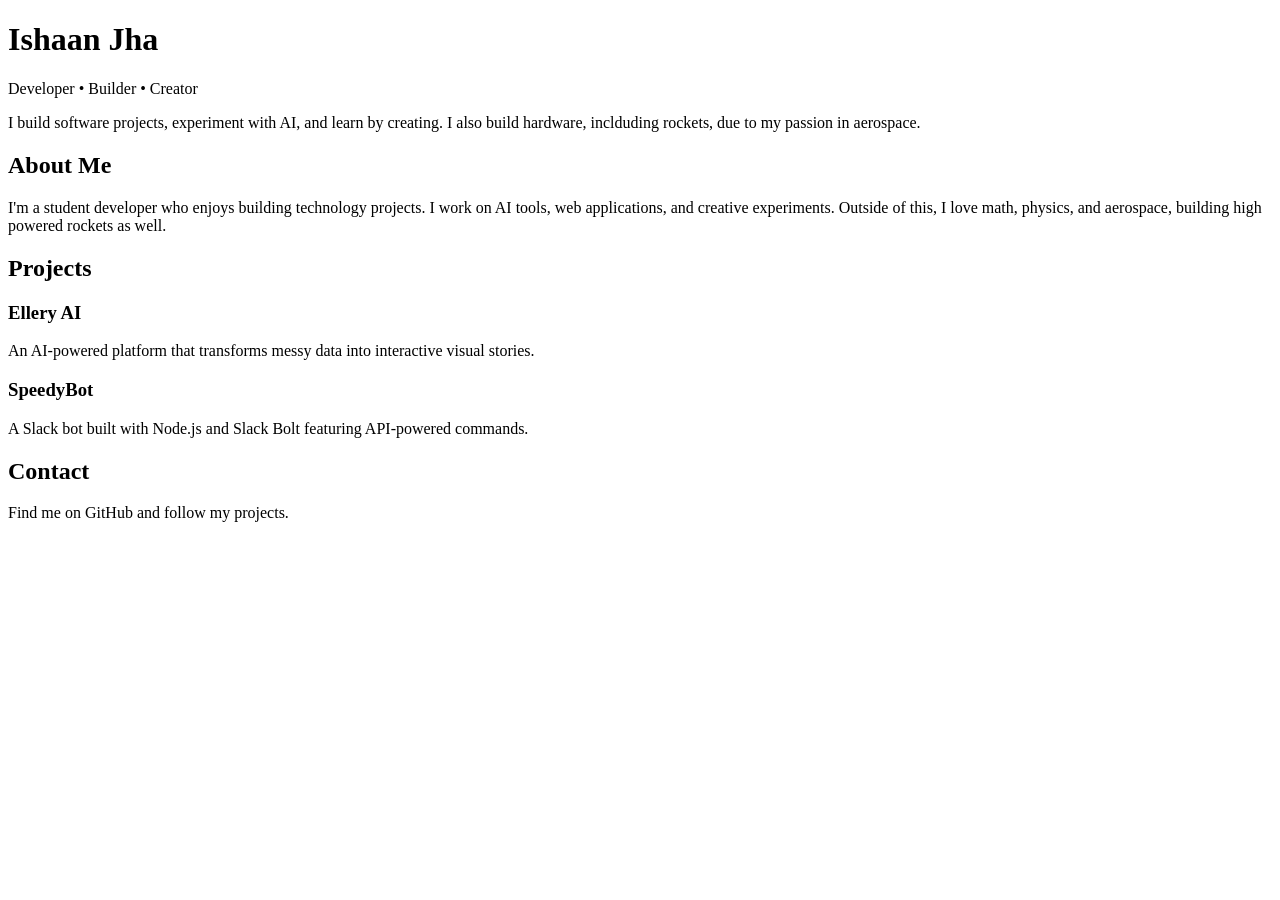
==== index.html @ 876ce200 "Create initial website structure This commit creates the initial structure of the website, including" ====
<!DOCTYPE html>
<html lang="en">
<head>
    <meta charset="UTF-8">
    <meta name="viewport" content="width=device-width, initial-scale=1.0">
    <title>Ishaan Jha | Developer</title>
    <link rel="stylesheet" href="style.css">
</head>

<body>

    <header>
        <h1>Ishaan Jha</h1>
        <p>Developer • Builder • Creator</p>
        <p>I build software projects, experiment with AI, and learn by creating. I also build hardware, inclduding rockets, due to my passion in aerospace.</p>
    </header>

    <section id="about">
        <h2>About Me</h2>
        <p>
            I'm a student developer who enjoys building technology projects.
            I work on AI tools, web applications, and creative experiments. Outside of this, I love math, physics, and aerospace, building high powered rockets as well.
        </p>
    </section>

    <section id="projects">
        <h2>Projects</h2>

        <div class="card">
            <h3>Ellery AI</h3>
            <p>
                An AI-powered platform that transforms messy data into
                interactive visual stories.
            </p>
        </div>

        <div class="card">
            <h3>SpeedyBot</h3>
            <p>
                A Slack bot built with Node.js and Slack Bolt featuring
                API-powered commands.
            </p>
        </div>

    </section>

    <section id="contact">
        <h2>Contact</h2>
        <p>
            Find me on GitHub and follow my projects.
        </p>
    </section>

</body>
</html>
<!-- Create initial website structure -->
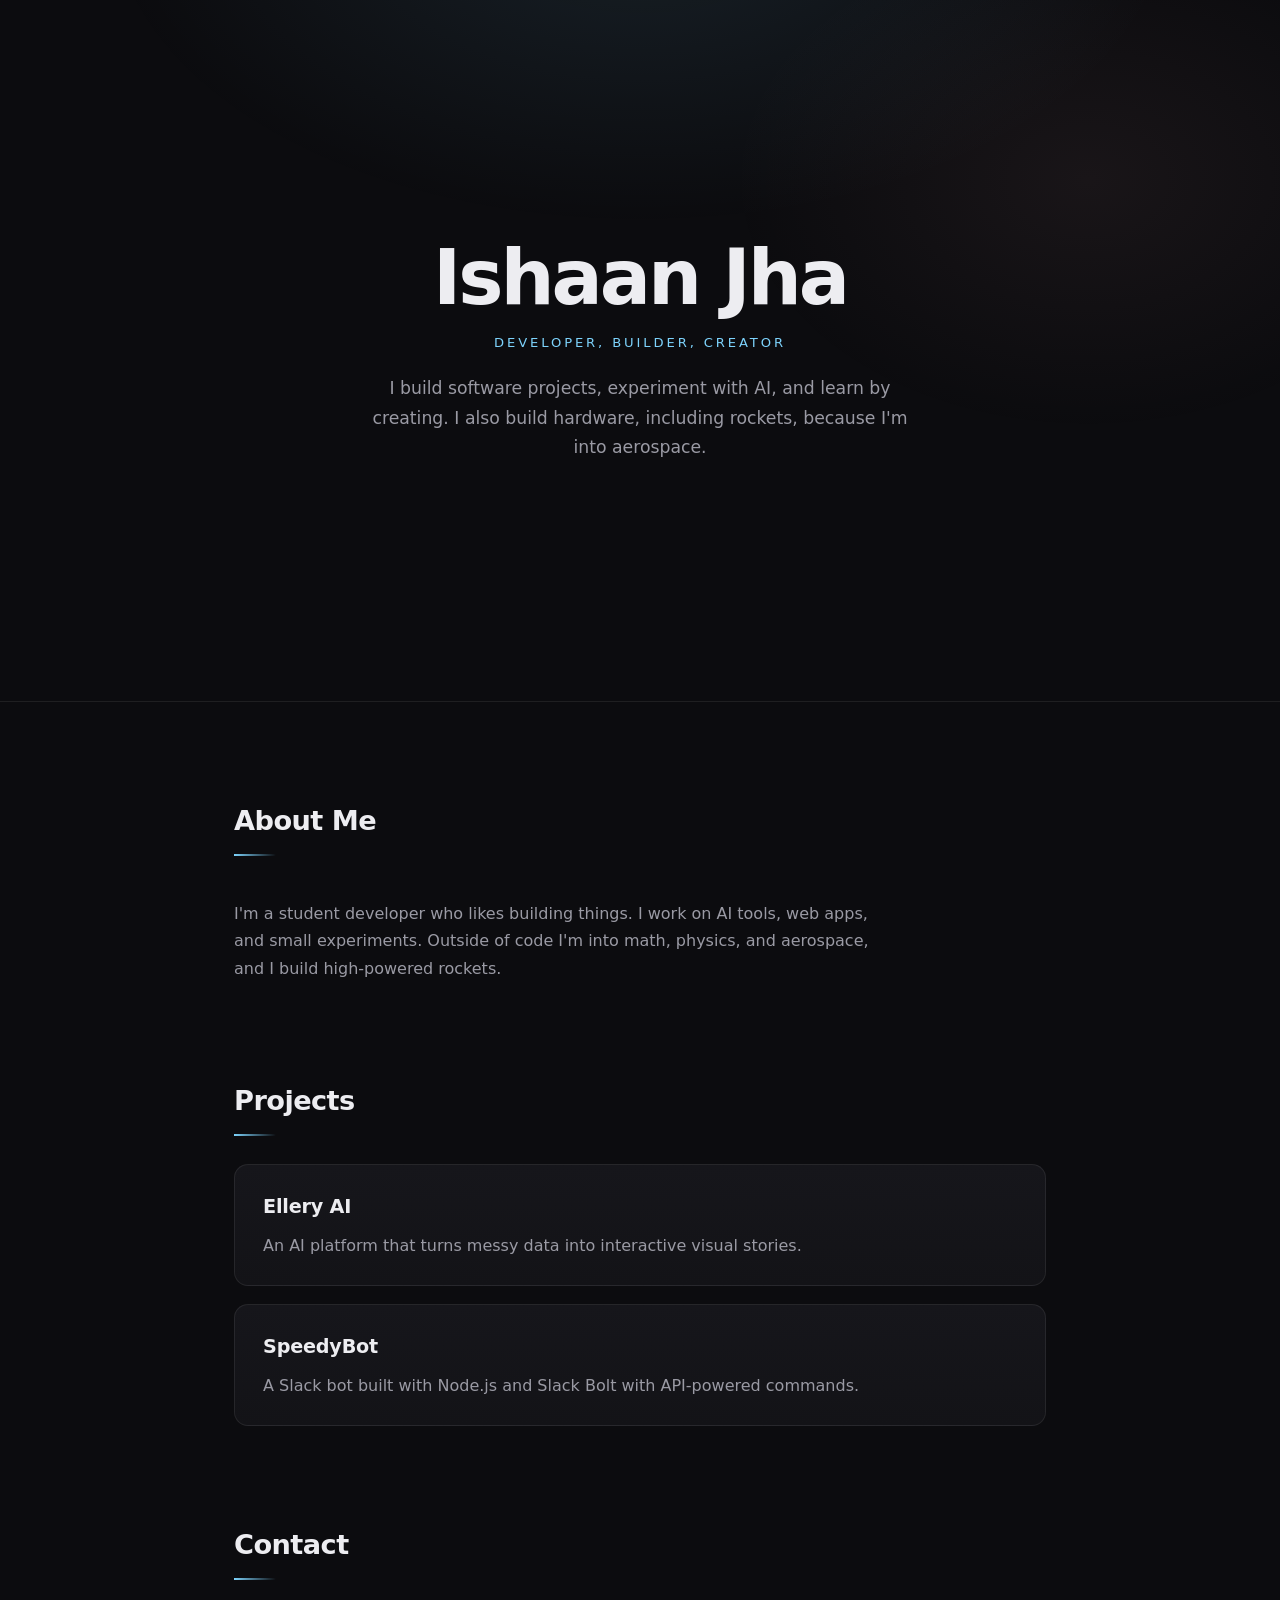
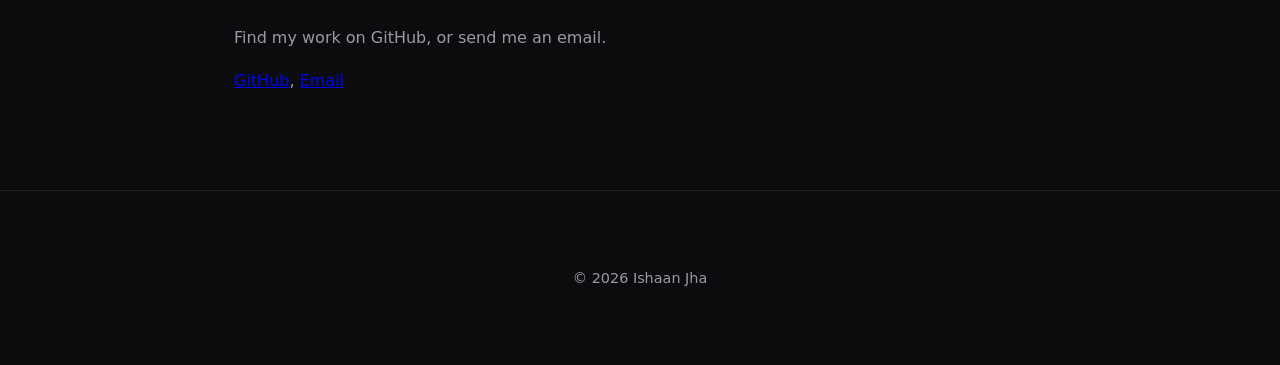
==== commit e4d72884: "Refactor index.html for improved readability Updated HTML structure and content for clarity and conc" ====
--- a/index.html
+++ b/index.html
@@ -1,56 +1,59 @@
 <!DOCTYPE html>
 <html lang="en">
 <head>
-    <meta charset="UTF-8">
-    <meta name="viewport" content="width=device-width, initial-scale=1.0">
-    <title>Ishaan Jha | Developer</title>
-    <link rel="stylesheet" href="style.css">
+  <meta charset="UTF-8" />
+  <meta name="viewport" content="width=device-width, initial-scale=1.0" />
+  <title>Ishaan Jha</title>
+  <link rel="stylesheet" href="style.css" />
 </head>
 
 <body>
 
-    <header>
-        <h1>Ishaan Jha</h1>
-        <p>Developer • Builder • Creator</p>
-        <p>I build software projects, experiment with AI, and learn by creating. I also build hardware, inclduding rockets, due to my passion in aerospace.</p>
-    </header>
+  <header>
+    <h1>Ishaan Jha</h1>
+    <p>Developer, Builder, Creator</p>
+    <p>
+      I build software projects, experiment with AI, and learn by creating.
+      I also build hardware, including rockets, because I'm into aerospace.
+    </p>
+  </header>
 
-    <section id="about">
-        <h2>About Me</h2>
-        <p>
-            I'm a student developer who enjoys building technology projects.
-            I work on AI tools, web applications, and creative experiments. Outside of this, I love math, physics, and aerospace, building high powered rockets as well.
-        </p>
-    </section>
+  <section id="about">
+    <h2>About Me</h2>
+    <p>
+      I'm a student developer who likes building things. I work on AI tools,
+      web apps, and small experiments. Outside of code I'm into math, physics,
+      and aerospace, and I build high-powered rockets.
+    </p>
+  </section>
 
-    <section id="projects">
-        <h2>Projects</h2>
+  <section id="projects">
+    <h2>Projects</h2>
 
-        <div class="card">
-            <h3>Ellery AI</h3>
-            <p>
-                An AI-powered platform that transforms messy data into
-                interactive visual stories.
-            </p>
-        </div>
+    <div class="card">
+      <h3>Ellery AI</h3>
+      <p>An AI platform that turns messy data into interactive visual stories.</p>
+    </div>
 
-        <div class="card">
-            <h3>SpeedyBot</h3>
-            <p>
-                A Slack bot built with Node.js and Slack Bolt featuring
-                API-powered commands.
-            </p>
-        </div>
+    <div class="card">
+      <h3>SpeedyBot</h3>
+      <p>A Slack bot built with Node.js and Slack Bolt with API-powered commands.</p>
+    </div>
 
-    </section>
+  </section>
 
-    <section id="contact">
-        <h2>Contact</h2>
-        <p>
-            Find me on GitHub and follow my projects.
-        </p>
-    </section>
+  <section id="contact">
+    <h2>Contact</h2>
+    <p>Find my work on GitHub, or send me an email.</p>
+    <p>
+      <a href="https://github.com/">GitHub</a>,
+      <a href="mailto:code4rk@gmail.com">Email</a>
+    </p>
+  </section>
+
+  <footer>
+    <p>&copy; 2026 Ishaan Jha</p>
+  </footer>
 
 </body>
 </html>
-<!-- Create initial website structure -->
--- a/style.css
+++ b/style.css
@@ -0,0 +1,166 @@
+:root {
+  --bg: #0c0c0f;
+  --bg-soft: #131317;
+  --panel: #16161b;
+  --line: rgba(255, 255, 255, 0.08);
+  --ink: #ededf1;
+  --ink-dim: #9a9aa4;
+  --glow: #7dd3fc;
+  --glow-warm: #f0abac;
+}
+
+* {
+  box-sizing: border-box;
+}
+
+html {
+  scroll-behavior: smooth;
+}
+
+body {
+  margin: 0;
+  font-family: "Inter", system-ui, -apple-system, Segoe UI, sans-serif;
+  background: var(--bg);
+  color: var(--ink);
+  line-height: 1.7;
+  -webkit-font-smoothing: antialiased;
+}
+
+/* faint grid wash so the dark isn't flat */
+body::before {
+  content: "";
+  position: fixed;
+  inset: 0;
+  z-index: -1;
+  background:
+    radial-gradient(60% 50% at 50% -10%, rgba(125, 211, 252, 0.10), transparent 70%),
+    radial-gradient(40% 40% at 85% 20%, rgba(240, 171, 172, 0.06), transparent 70%);
+  pointer-events: none;
+}
+
+/* ---- header ---- */
+
+header {
+  min-height: 78vh;
+  display: flex;
+  flex-direction: column;
+  justify-content: center;
+  align-items: center;
+  text-align: center;
+  padding: 40px 24px;
+  border-bottom: 1px solid var(--line);
+}
+
+header h1 {
+  font-size: clamp(2.8rem, 8vw, 4.75rem);
+  line-height: 1.05;
+  letter-spacing: -0.04em;
+  margin: 0 0 14px;
+  font-weight: 650;
+}
+
+/* first line under the name, spaced like a subtitle */
+header p:first-of-type {
+  color: var(--glow);
+  font-size: 0.82rem;
+  letter-spacing: 0.22em;
+  text-transform: uppercase;
+  margin: 0 0 20px;
+}
+
+header p {
+  color: var(--ink-dim);
+  max-width: 560px;
+  font-size: 1.08rem;
+  margin: 0 auto;
+}
+
+/* ---- sections ---- */
+
+section {
+  max-width: 860px;
+  margin: 96px auto;
+  padding: 0 24px;
+}
+
+section > p {
+  color: var(--ink-dim);
+  max-width: 640px;
+}
+
+h2 {
+  font-size: 1.7rem;
+  letter-spacing: -0.02em;
+  margin: 0 0 28px;
+  display: inline-block;
+}
+
+/* little drawn underline instead of a plain heading */
+h2::after {
+  content: "";
+  display: block;
+  width: 42px;
+  height: 2px;
+  margin-top: 10px;
+  background: linear-gradient(90deg, var(--glow), transparent);
+}
+
+/* ---- project cards ---- */
+
+.card {
+  background: linear-gradient(180deg, var(--panel), var(--bg-soft));
+  border: 1px solid var(--line);
+  padding: 26px 28px;
+  border-radius: 14px;
+  margin-bottom: 18px;
+  transition: transform 0.25s ease, border-color 0.25s ease, box-shadow 0.25s ease;
+}
+
+.card:hover {
+  transform: translateY(-4px);
+  border-color: rgba(125, 211, 252, 0.4);
+  box-shadow: 0 14px 40px -20px rgba(125, 211, 252, 0.5);
+}
+
+.card h3 {
+  margin: 0 0 8px;
+  font-size: 1.2rem;
+  letter-spacing: -0.01em;
+}
+
+.card p {
+  margin: 0;
+  color: var(--ink-dim);
+}
+
+/* ---- footer ---- */
+
+footer,
+#contact {
+  text-align: left;
+}
+
+footer {
+  text-align: center;
+  padding: 60px 24px;
+  color: var(--ink-dim);
+  border-top: 1px solid var(--line);
+  font-size: 0.9rem;
+}
+
+/* respect people who don't want motion */
+@media (prefers-reduced-motion: reduce) {
+  * {
+    transition: none !important;
+    scroll-behavior: auto;
+  }
+}
+
+@media (max-width: 560px) {
+  section {
+    margin: 64px auto;
+  }
+  header {
+    min-height: 68vh;
+  }
+}
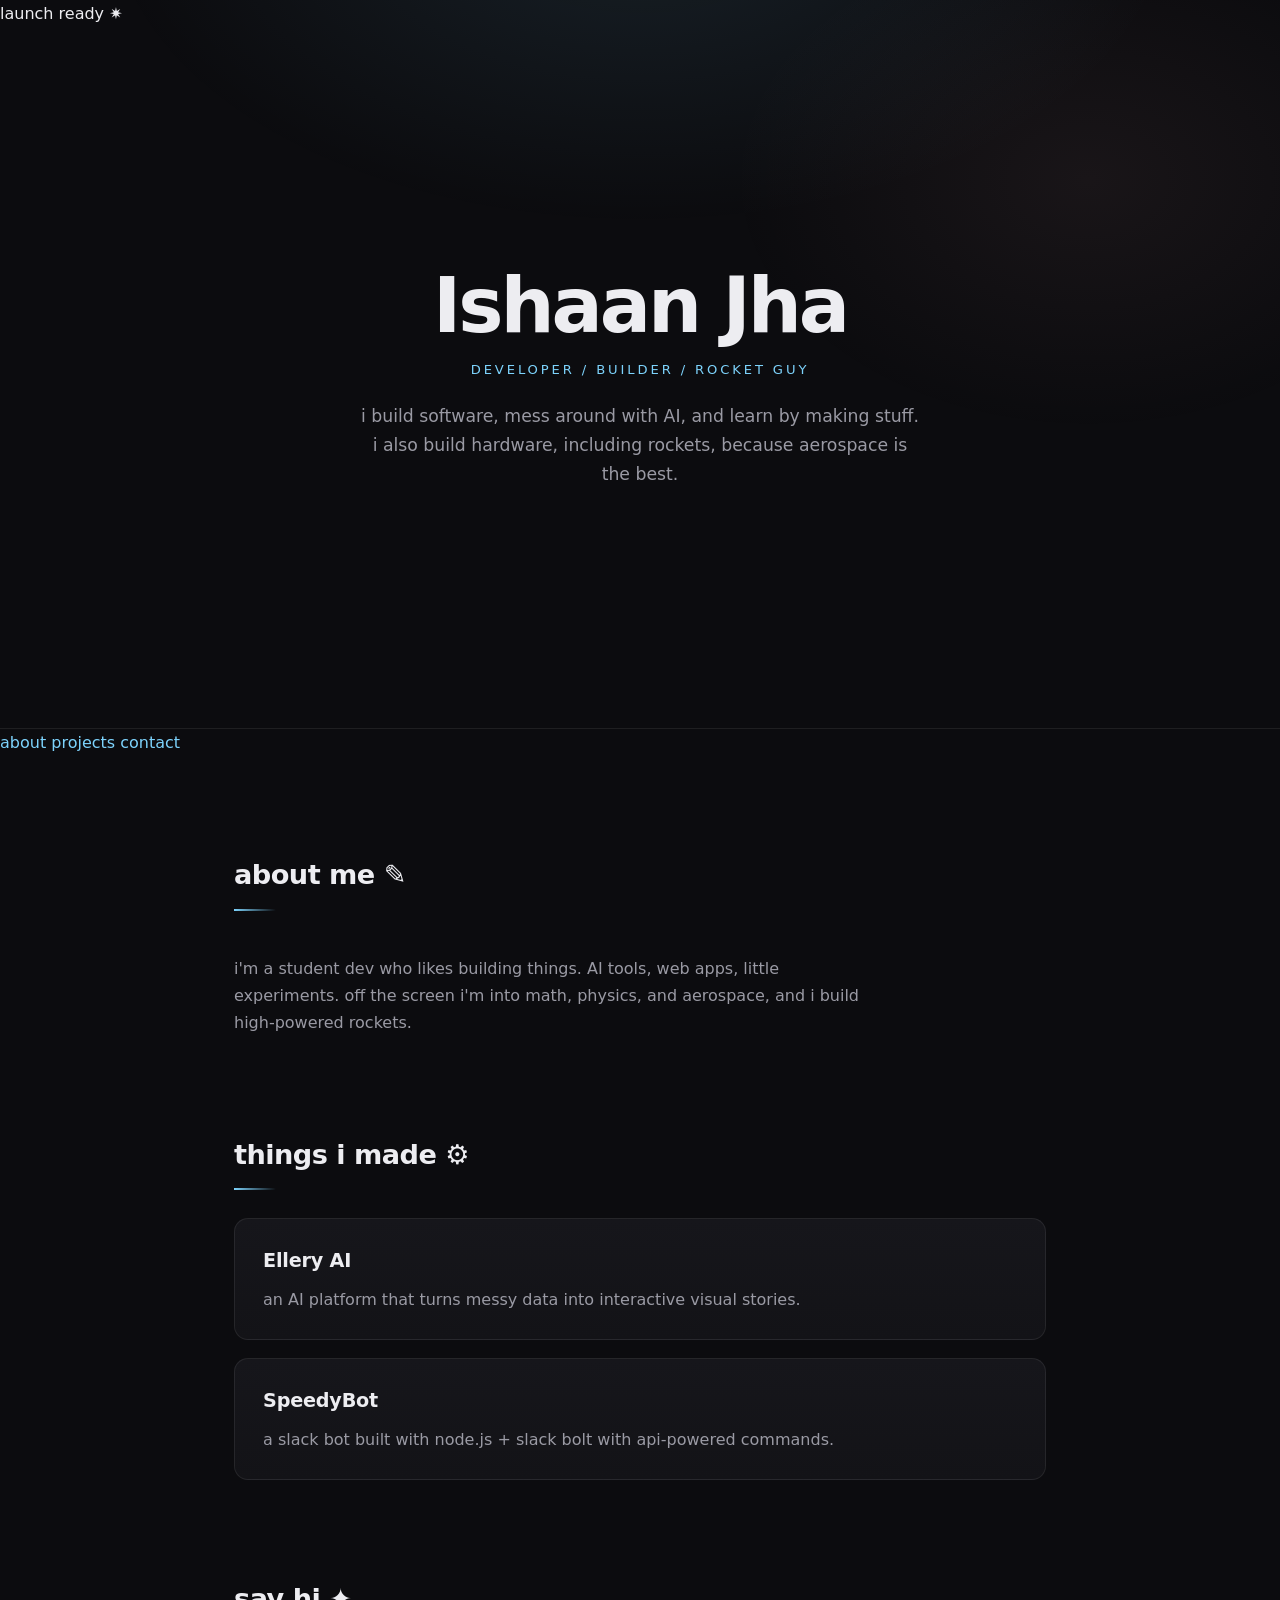
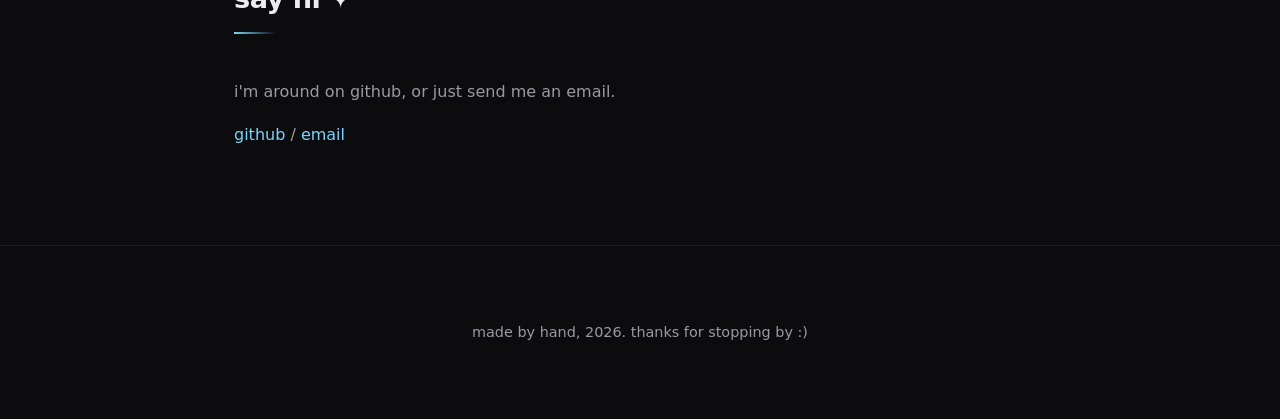
==== commit d797244f: "Revise index.html for style and content updates Updated the content and style of the index.html file" ====
--- a/index.html
+++ b/index.html
@@ -3,56 +3,66 @@
 <head>
   <meta charset="UTF-8" />
   <meta name="viewport" content="width=device-width, initial-scale=1.0" />
-  <title>Ishaan Jha</title>
+  <title>ishaan's corner</title>
+  <link rel="preconnect" href="https://fonts.googleapis.com" />
+  <link href="https://fonts.googleapis.com/css2?family=Space+Mono:wght@400;700&family=Gaegu:wght@400;700&display=swap" rel="stylesheet" />
   <link rel="stylesheet" href="style.css" />
 </head>
 
 <body>
 
+  <div class="sticker">launch ready ✷</div>
+
   <header>
     <h1>Ishaan Jha</h1>
-    <p>Developer, Builder, Creator</p>
-    <p>
-      I build software projects, experiment with AI, and learn by creating.
-      I also build hardware, including rockets, because I'm into aerospace.
+    <p class="tag">developer / builder / rocket guy</p>
+    <p class="blurb">
+      i build software, mess around with AI, and learn by making stuff.
+      i also build hardware, including rockets, because aerospace is the best.
     </p>
   </header>
 
+  <nav>
+    <a href="#about">about</a>
+    <a href="#projects">projects</a>
+    <a href="#contact">contact</a>
+  </nav>
+
   <section id="about">
-    <h2>About Me</h2>
+    <h2>about me ✎</h2>
     <p>
-      I'm a student developer who likes building things. I work on AI tools,
-      web apps, and small experiments. Outside of code I'm into math, physics,
-      and aerospace, and I build high-powered rockets.
+      i'm a student dev who likes building things. AI tools, web apps, little
+      experiments. off the screen i'm into math, physics, and aerospace, and i
+      build high-powered rockets.
     </p>
   </section>
 
   <section id="projects">
-    <h2>Projects</h2>
+    <h2>things i made ⚙</h2>
 
-    <div class="card">
+    <div class="card tilt-l">
       <h3>Ellery AI</h3>
-      <p>An AI platform that turns messy data into interactive visual stories.</p>
+      <p>an AI platform that turns messy data into interactive visual stories.</p>
     </div>
 
-    <div class="card">
+    <div class="card tilt-r">
       <h3>SpeedyBot</h3>
-      <p>A Slack bot built with Node.js and Slack Bolt with API-powered commands.</p>
+      <p>a slack bot built with node.js + slack bolt with api-powered commands.</p>
     </div>
 
   </section>
 
   <section id="contact">
-    <h2>Contact</h2>
-    <p>Find my work on GitHub, or send me an email.</p>
+    <h2>say hi ✦</h2>
+    <p>i'm around on github, or just send me an email.</p>
     <p>
-      <a href="https://github.com/">GitHub</a>,
-      <a href="mailto:code4rk@gmail.com">Email</a>
+      <a href="https://github.com/">github</a> /
+      <a href="mailto:code4rk@gmail.com">email</a>
     </p>
   </section>
 
   <footer>
-    <p>&copy; 2026 Ishaan Jha</p>
+    <p>made by hand, 2026. thanks for stopping by :)</p>
   </footer>
 
 </body>
--- a/style.css
+++ b/style.css
@@ -26,7 +26,7 @@
   -webkit-font-smoothing: antialiased;
 }
 
-/* faint grid wash so the dark isn't flat */
+/* faint wash behind everything so the dark isn't flat */
 body::before {
   content: "";
   position: fixed;
@@ -38,8 +38,7 @@
   pointer-events: none;
 }
 
-/* ---- header ---- */
-
+/* header */
 header {
   min-height: 78vh;
   display: flex;
@@ -59,7 +58,7 @@
   font-weight: 650;
 }
 
-/* first line under the name, spaced like a subtitle */
+/* the short tagline under my name */
 header p:first-of-type {
   color: var(--glow);
   font-size: 0.82rem;
@@ -75,8 +74,7 @@
   margin: 0 auto;
 }
 
-/* ---- sections ---- */
-
+/* sections */
 section {
   max-width: 860px;
   margin: 96px auto;
@@ -95,7 +93,7 @@
   display: inline-block;
 }
 
-/* little drawn underline instead of a plain heading */
+/* small underline under each heading */
 h2::after {
   content: "";
   display: block;
@@ -105,8 +103,7 @@
   background: linear-gradient(90deg, var(--glow), transparent);
 }
 
-/* ---- project cards ---- */
-
+/* project cards */
 .card {
   background: linear-gradient(180deg, var(--panel), var(--bg-soft));
   border: 1px solid var(--line);
@@ -133,13 +130,19 @@
   color: var(--ink-dim);
 }
 
-/* ---- footer ---- */
-
-footer,
-#contact {
-  text-align: left;
+/* links */
+a {
+  color: var(--glow);
+  text-decoration: none;
+  border-bottom: 1px solid transparent;
+  transition: border-color 0.2s ease;
 }
 
+a:hover {
+  border-bottom-color: var(--glow);
+}
+
+/* footer */
 footer {
   text-align: center;
   padding: 60px 24px;
@@ -148,7 +151,6 @@
   font-size: 0.9rem;
 }
 
-/* respect people who don't want motion */
 @media (prefers-reduced-motion: reduce) {
   * {
     transition: none !important;
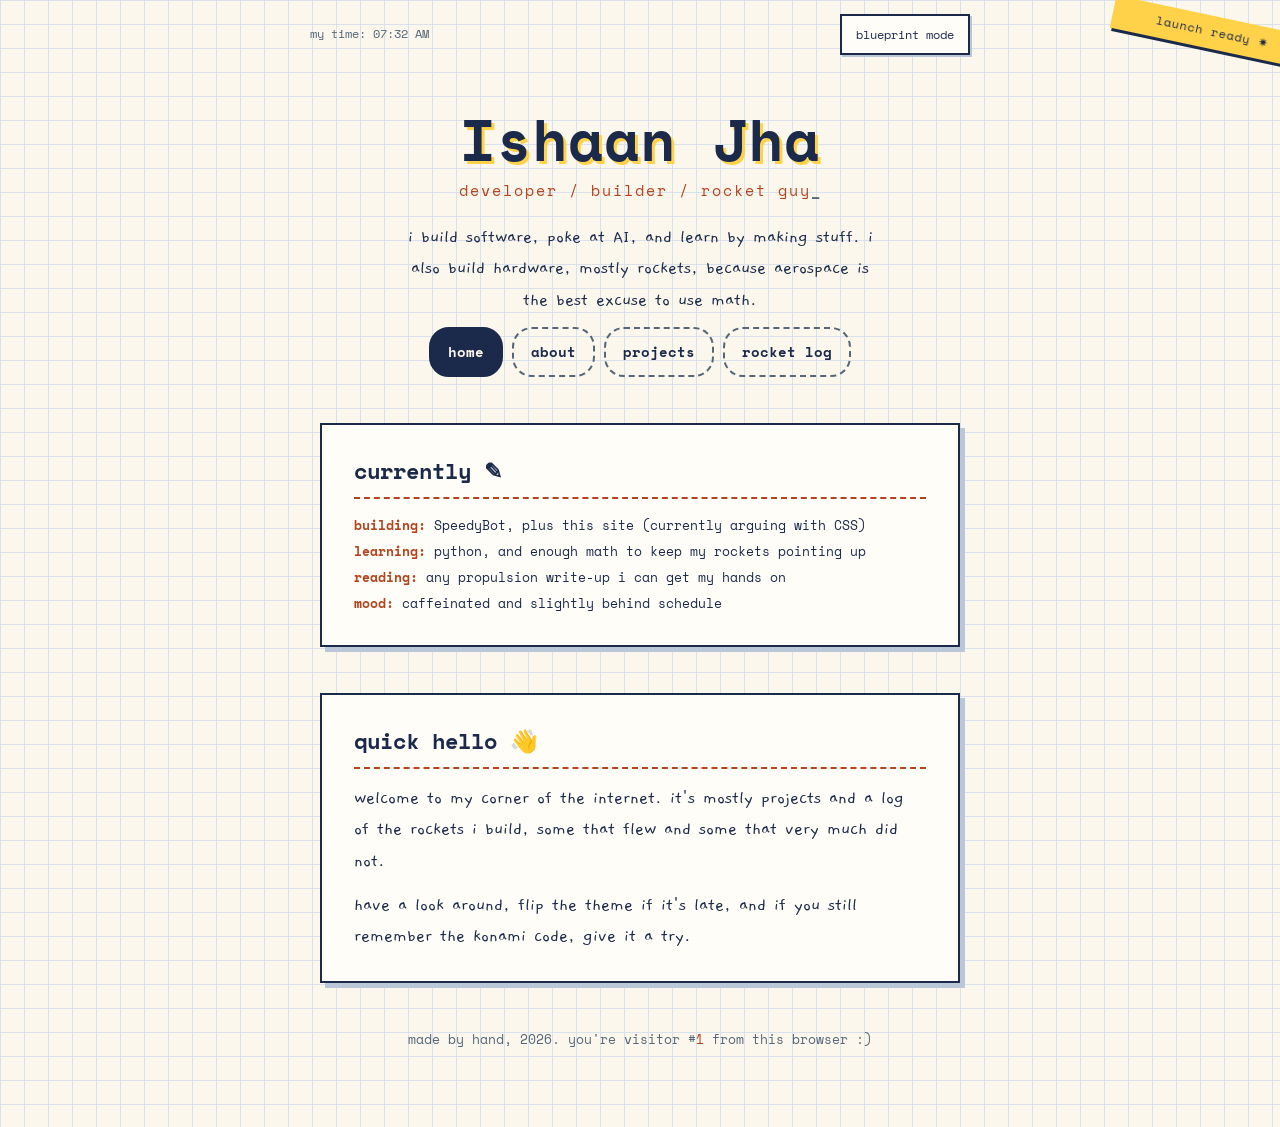
==== commit c1760df3: "Publish multi-page site: about, projects, rocket log + theme toggle Replaces the single-page prototy" ====
--- a/index.html
+++ b/index.html
@@ -1,69 +1,73 @@
 <!DOCTYPE html>
-<html lang="en">
+<html lang="en" data-theme="notebook">
 <head>
-  <meta charset="UTF-8" />
-  <meta name="viewport" content="width=device-width, initial-scale=1.0" />
+  <meta charset="UTF-8">
+  <meta name="viewport" content="width=device-width, initial-scale=1.0">
+  <meta name="description" content="Ishaan Jha - student developer and high-power rocket builder. Projects, notes, and a flight log.">
   <title>ishaan's corner</title>
-  <link rel="preconnect" href="https://fonts.googleapis.com" />
-  <link href="https://fonts.googleapis.com/css2?family=Space+Mono:wght@400;700&family=Gaegu:wght@400;700&display=swap" rel="stylesheet" />
-  <link rel="stylesheet" href="style.css" />
+  <link rel="icon" href="data:image/svg+xml,%3Csvg xmlns='http://www.w3.org/2000/svg' viewBox='0 0 100 100'%3E%3Ctext y='.9em' font-size='88'%3E🚀%3C/text%3E%3C/svg%3E">
+  <link rel="preconnect" href="https://fonts.googleapis.com">
+  <link rel="preconnect" href="https://fonts.gstatic.com" crossorigin>
+  <link href="https://fonts.googleapis.com/css2?family=Space+Mono:wght@400;700&family=Gaegu:wght@400;700&display=swap" rel="stylesheet">
+  <link rel="stylesheet" href="style.css">
 </head>
 
-<body>
+<body class="page-home">
 
-  <div class="sticker">launch ready ✷</div>
+  <a class="skip" href="#main">skip to content</a>
+
+  <div class="sticker" aria-hidden="true">launch ready ✷</div>
+
+  <div class="topbar">
+    <span id="clock">my time: --:--</span>
+    <button id="theme-btn" type="button" aria-label="switch to blueprint mode">blueprint mode</button>
+  </div>
 
   <header>
     <h1>Ishaan Jha</h1>
-    <p class="tag">developer / builder / rocket guy</p>
+    <p class="tag" id="type" aria-hidden="true">developer / builder / rocket guy</p>
+    <p class="visually-hidden">developer, builder, and rocket guy</p>
     <p class="blurb">
-      i build software, mess around with AI, and learn by making stuff.
-      i also build hardware, including rockets, because aerospace is the best.
+      i build software, poke at AI, and learn by making stuff. i also build
+      hardware, mostly rockets, because aerospace is the best excuse to use math.
     </p>
   </header>
 
-  <nav>
-    <a href="#about">about</a>
-    <a href="#projects">projects</a>
-    <a href="#contact">contact</a>
+  <nav aria-label="main">
+    <a href="index.html" class="here" aria-current="page">home</a>
+    <a href="about.html">about</a>
+    <a href="projects.html">projects</a>
+    <a href="log.html">rocket log</a>
   </nav>
 
-  <section id="about">
-    <h2>about me ✎</h2>
-    <p>
-      i'm a student dev who likes building things. AI tools, web apps, little
-      experiments. off the screen i'm into math, physics, and aerospace, and i
-      build high-powered rockets.
-    </p>
-  </section>
+  <main id="main" tabindex="-1">
+    <section aria-labelledby="cur">
+      <h2 id="cur">currently ✎</h2>
+      <div class="currently">
+        <b>building:</b> SpeedyBot, plus this site (currently arguing with CSS)<br>
+        <b>learning:</b> python, and enough math to keep my rockets pointing up<br>
+        <b>reading:</b> any propulsion write-up i can get my hands on<br>
+        <b>mood:</b> caffeinated and slightly behind schedule
+      </div>
+    </section>
 
-  <section id="projects">
-    <h2>things i made ⚙</h2>
-
-    <div class="card tilt-l">
-      <h3>Ellery AI</h3>
-      <p>an AI platform that turns messy data into interactive visual stories.</p>
-    </div>
-
-    <div class="card tilt-r">
-      <h3>SpeedyBot</h3>
-      <p>a slack bot built with node.js + slack bolt with api-powered commands.</p>
-    </div>
-
-  </section>
-
-  <section id="contact">
-    <h2>say hi ✦</h2>
-    <p>i'm around on github, or just send me an email.</p>
-    <p>
-      <a href="https://github.com/">github</a> /
-      <a href="mailto:code4rk@gmail.com">email</a>
-    </p>
-  </section>
+    <section aria-labelledby="hi">
+      <h2 id="hi">quick hello 👋</h2>
+      <p>
+        welcome to my corner of the internet. it's mostly projects and a log of
+        the rockets i build, some that flew and some that very much did not.
+      </p>
+      <p>
+        have a look around, flip the theme if it's late, and if you still
+        remember the konami code, give it a try.
+      </p>
+    </section>
+  </main>
 
   <footer>
-    <p>made by hand, 2026. thanks for stopping by :)</p>
+    <p>made by hand, 2026. you're visitor #<span id="hits">1</span> from this browser :)</p>
   </footer>
 
+  <script src="main.js"></script>
 </body>
 </html>
--- a/style.css
+++ b/style.css
@@ -1,12 +1,33 @@
+/* ishaan's site - all hand written, no framework
+   two themes: notebook (light) and blueprint (dark), set on <html> by main.js
+   each page carries a body class (page-home, page-about ...) for small tweaks */
+
 :root {
-  --bg: #0c0c0f;
-  --bg-soft: #131317;
-  --panel: #16161b;
-  --line: rgba(255, 255, 255, 0.08);
-  --ink: #ededf1;
-  --ink-dim: #9a9aa4;
-  --glow: #7dd3fc;
-  --glow-warm: #f0abac;
+  /* notebook / daytime */
+  --paper: #fbf7ec;
+  --card: #fffdf8;
+  --ink: #1b2a4a;
+  --ink-soft: #556678; /* AA-compliant on the cream paper */
+  --line: #d9e2ec;
+  --accent: #b4431d; /* deep rust; passes AA as text on paper + card */
+  --pop: #ffd24a;
+  --shadow: #b9c7d8;
+
+  /* a little spacing scale so the rhythm stays even */
+  --gap: clamp(28px, 6vw, 46px);
+  --pad: clamp(18px, 4vw, 28px);
+}
+
+html[data-theme="blueprint"] {
+  /* nighttime, like actual blueprint paper */
+  --paper: #0f2a43;
+  --card: #12314f;
+  --ink: #eaf2ff;
+  --ink-soft: #8fb0d6;
+  --line: rgba(174, 209, 255, 0.14);
+  --accent: #ffd24a;
+  --pop: #4fc3f7;
+  --shadow: #071c30;
 }
 
 * {
@@ -19,150 +40,395 @@
 
 body {
   margin: 0;
-  font-family: "Inter", system-ui, -apple-system, Segoe UI, sans-serif;
-  background: var(--bg);
+  padding: 0 18px 64px;
   color: var(--ink);
-  line-height: 1.7;
-  -webkit-font-smoothing: antialiased;
-}
-
-/* faint wash behind everything so the dark isn't flat */
-body::before {
-  content: "";
+  font-family: "Gaegu", "Comic Sans MS", cursive;
+  font-size: clamp(1.05rem, 0.98rem + 0.4vw, 1.2rem);
+  line-height: 1.65;
+  background-color: var(--paper);
+  /* the graph paper. two sets of lines, tiled */
+  background-image:
+    linear-gradient(var(--line) 1px, transparent 1px),
+    linear-gradient(90deg, var(--line) 1px, transparent 1px);
+  background-size: 24px 24px;
+  transition: background-color 0.3s ease, color 0.3s ease;
+}
+
+/* keyboard users get a clear ring on anything focusable */
+a:focus-visible,
+button:focus-visible {
+  outline: 3px solid var(--accent);
+  outline-offset: 3px;
+  border-radius: 2px;
+}
+
+/* the skip-link target is a container, not a control - no ring around it */
+main:focus {
+  outline: none;
+}
+
+/* skip link for screen readers / keyboard */
+.skip {
+  position: absolute;
+  left: 10px;
+  top: -48px;
+  z-index: 60;
+  background: var(--pop);
+  color: #1b2a4a;
+  font-family: "Space Mono", monospace;
+  font-size: 0.8rem;
+  padding: 8px 14px;
+  text-decoration: none;
+  box-shadow: 2px 2px 0 var(--ink);
+  transition: top 0.2s ease;
+}
+.skip:focus {
+  top: 10px;
+}
+
+/* hidden from sight, still read aloud */
+.visually-hidden {
+  position: absolute;
+  width: 1px;
+  height: 1px;
+  margin: -1px;
+  padding: 0;
+  border: 0;
+  clip: rect(0 0 0 0);
+  clip-path: inset(50%);
+  overflow: hidden;
+  white-space: nowrap;
+}
+
+/* ---- the crooked corner sticker ---- */
+.sticker {
   position: fixed;
-  inset: 0;
-  z-index: -1;
-  background:
-    radial-gradient(60% 50% at 50% -10%, rgba(125, 211, 252, 0.10), transparent 70%),
-    radial-gradient(40% 40% at 85% 20%, rgba(240, 171, 172, 0.06), transparent 70%);
+  top: 16px;
+  right: -34px;
+  transform: rotate(12deg);
+  background: var(--pop);
+  color: #1b2a4a;
+  font-family: "Space Mono", monospace;
+  font-size: 0.78rem;
+  letter-spacing: 1px;
+  padding: 6px 44px;
+  box-shadow: 2px 3px 0 var(--ink);
+  z-index: 5;
+  user-select: none;
   pointer-events: none;
-}
-
-/* header */
+  transition: transform 0.25s ease;
+}
+/* each page tapes its sticker on at a slightly different angle */
+.page-about   .sticker { transform: rotate(-8deg); }
+.page-projects .sticker { transform: rotate(6deg); }
+.page-log     .sticker { transform: rotate(-11deg); }
+
+/* ---- top bar: theme toggle + tiny clock ---- */
+.topbar {
+  max-width: 660px;
+  margin: 0 auto;
+  padding: 14px 0 0;
+  display: flex;
+  justify-content: space-between;
+  align-items: center;
+  flex-wrap: wrap;
+  gap: 8px;
+  font-family: "Space Mono", monospace;
+  font-size: 0.78rem;
+}
+
+#clock {
+  color: var(--ink-soft);
+}
+
+#theme-btn {
+  cursor: pointer;
+  background: var(--card);
+  color: var(--ink);
+  border: 2px solid var(--ink);
+  padding: 9px 14px;
+  font-family: "Space Mono", monospace;
+  font-size: 0.78rem;
+  box-shadow: 2px 2px 0 var(--shadow);
+  transition: transform 0.12s ease, box-shadow 0.12s ease, background 0.2s ease;
+}
+#theme-btn:hover {
+  background: var(--pop);
+  color: #1b2a4a;
+}
+#theme-btn:active {
+  transform: translate(2px, 2px);
+  box-shadow: none;
+}
+
+/* ---- header ---- */
 header {
-  min-height: 78vh;
+  max-width: 640px;
+  margin: clamp(38px, 8vw, 54px) auto 8px;
+  text-align: center;
+}
+
+h1 {
+  font-family: "Space Mono", monospace;
+  font-size: clamp(2.3rem, 8.5vw, 3.6rem);
+  line-height: 1.05;
+  margin: 0;
+  text-shadow: 3px 3px 0 var(--pop);
+  word-break: break-word;
+}
+
+.tag {
+  font-family: "Space Mono", monospace;
+  font-size: clamp(0.8rem, 0.75rem + 0.3vw, 0.92rem);
+  letter-spacing: 2px;
+  color: var(--accent);
+  margin: 10px 0 18px;
+  min-height: 1.3em; /* stop the page jumping while it types */
+}
+.tag .cursor {
+  color: var(--ink-soft);
+  font-weight: 700;
+}
+
+.blurb {
+  margin: 0 auto;
+  max-width: 30rem;
+}
+
+/* ---- nav ---- */
+nav {
+  max-width: 640px;
+  margin: 10px auto var(--gap);
+  text-align: center;
   display: flex;
-  flex-direction: column;
+  flex-wrap: wrap;
   justify-content: center;
+  gap: 9px;
+}
+
+nav a {
+  padding: 12px 17px;
+  font-family: "Space Mono", monospace;
+  font-size: 0.85rem;
+  color: var(--ink);
+  text-decoration: none;
+  border: 2px dashed var(--ink-soft);
+  border-radius: 20px;
+  transition: transform 0.15s ease, background 0.2s ease, border-color 0.2s ease, color 0.2s ease;
+}
+nav a:hover {
+  background: var(--pop);
+  border-style: solid;
+  border-color: var(--ink);
+  color: #1b2a4a;
+  transform: translateY(-2px);
+}
+nav a.here {
+  background: var(--ink);
+  color: var(--paper);
+  border-style: solid;
+  border-color: var(--ink);
+}
+
+/* ---- sections / panels ---- */
+section {
+  max-width: 640px;
+  margin: var(--gap) auto;
+  background: var(--card);
+  border: 2px solid var(--ink);
+  box-shadow: 5px 5px 0 var(--shadow);
+  padding: var(--pad) calc(var(--pad) + 4px);
+  transition: box-shadow 0.2s ease, transform 0.2s ease;
+}
+section:hover {
+  box-shadow: 7px 7px 0 var(--shadow);
+}
+
+h2 {
+  font-family: "Space Mono", monospace;
+  font-size: clamp(1.2rem, 1.05rem + 0.6vw, 1.4rem);
+  margin: 0 0 14px;
+  border-bottom: 2px dashed var(--accent);
+  padding-bottom: 7px;
+}
+/* tiny per-page difference in the heading rule */
+.page-about h2 { border-bottom-style: dotted; }
+.page-log h2   { border-bottom-style: solid; border-bottom-width: 1px; }
+
+section p { margin: 0 0 12px; }
+section p:last-child { margin-bottom: 0; }
+
+/* ---- project + skill cards ---- */
+.card {
+  background: var(--paper);
+  border: 2px solid var(--ink);
+  padding: 15px 18px;
+  margin: 16px 0;
+  box-shadow: 3px 3px 0 var(--pop);
+  transition: transform 0.18s ease, box-shadow 0.18s ease;
+}
+.card:last-child { margin-bottom: 0; }
+.card h3 {
+  font-family: "Space Mono", monospace;
+  margin: 0 0 5px;
+  color: var(--accent);
+  font-size: 1.05rem;
+}
+.card p { margin: 0 0 8px; }
+.card p:last-child { margin-bottom: 0; }
+
+.card .tags {
+  font-family: "Space Mono", monospace;
+  font-size: 0.72rem;
+  color: var(--ink-soft);
+  letter-spacing: 0.5px;
+}
+
+/* the little tilt so nothing is machine perfect */
+.tilt-l { transform: rotate(-1.4deg); }
+.tilt-r { transform: rotate(1.2deg); }
+.tilt-l:hover, .tilt-r:hover {
+  transform: rotate(0);
+  box-shadow: 5px 6px 0 var(--pop);
+}
+
+/* filter hides a card */
+.card.hide { display: none; }
+
+/* ---- filter buttons ---- */
+.filters {
+  margin: 6px 0 4px;
+  font-family: "Space Mono", monospace;
+  font-size: 0.8rem;
+  display: flex;
+  flex-wrap: wrap;
   align-items: center;
+  gap: 7px;
+}
+.filters button {
+  cursor: pointer;
+  padding: 9px 14px;
+  background: var(--card);
+  color: var(--ink);
+  border: 2px solid var(--ink-soft);
+  font-family: inherit;
+  font-size: inherit;
+  transition: transform 0.12s ease, background 0.2s ease, border-color 0.2s ease, color 0.2s ease;
+}
+.filters button:hover { transform: translateY(-2px); }
+.filters button.on {
+  background: var(--accent);
+  color: #fff;
+  border-color: var(--accent);
+}
+html[data-theme="blueprint"] .filters button.on { color: #12213f; }
+
+/* ---- the "currently" box ---- */
+.currently {
+  font-family: "Space Mono", monospace;
+  font-size: 0.83rem;
+  line-height: 1.95;
+}
+.currently b { color: var(--accent); }
+
+/* ---- rocket log table ---- */
+.table-wrap {
+  overflow-x: auto;
+  -webkit-overflow-scrolling: touch;
+}
+table {
+  width: 100%;
+  border-collapse: collapse;
+  font-size: 1rem;
+  min-width: 380px;
+}
+caption {
+  text-align: left;
+  font-family: "Space Mono", monospace;
+  font-size: 0.72rem;
+  color: var(--ink-soft);
+  padding-bottom: 8px;
+}
+th, td {
+  text-align: left;
+  padding: 9px 10px;
+  border-bottom: 1px dashed var(--line);
+}
+th {
+  font-family: "Space Mono", monospace;
+  font-size: 0.72rem;
+  text-transform: uppercase;
+  letter-spacing: 1px;
+  color: var(--ink-soft);
+}
+tbody tr {
+  transition: background 0.15s ease;
+}
+tbody tr:hover td { background: var(--paper); }
+.badge {
+  font-family: "Space Mono", monospace;
+  font-size: 0.68rem;
+  padding: 2px 8px;
+  border: 1px solid var(--ink);
+  white-space: nowrap;
+}
+.badge.ok  { background: #cdeccd; color: #1b4a1b; }
+.badge.meh { background: var(--pop); color: #1b2a4a; }
+.badge.rip { background: #f3c2b8; color: #6a1b0b; }
+
+a {
+  color: var(--accent);
+  font-weight: 700;
+  text-underline-offset: 3px;
+  transition: color 0.2s ease;
+}
+a:hover { color: var(--ink); }
+
+/* ---- footer + visitor counter ---- */
+footer {
+  max-width: 640px;
+  margin: var(--gap) auto 0;
   text-align: center;
-  padding: 40px 24px;
-  border-bottom: 1px solid var(--line);
-}
-
-header h1 {
-  font-size: clamp(2.8rem, 8vw, 4.75rem);
-  line-height: 1.05;
-  letter-spacing: -0.04em;
-  margin: 0 0 14px;
-  font-weight: 650;
-}
-
-/* the short tagline under my name */
-header p:first-of-type {
-  color: var(--glow);
-  font-size: 0.82rem;
-  letter-spacing: 0.22em;
-  text-transform: uppercase;
-  margin: 0 0 20px;
-}
-
-header p {
-  color: var(--ink-dim);
-  max-width: 560px;
-  font-size: 1.08rem;
-  margin: 0 auto;
-}
-
-/* sections */
-section {
-  max-width: 860px;
-  margin: 96px auto;
-  padding: 0 24px;
-}
-
-section > p {
-  color: var(--ink-dim);
-  max-width: 640px;
-}
-
-h2 {
-  font-size: 1.7rem;
-  letter-spacing: -0.02em;
-  margin: 0 0 28px;
-  display: inline-block;
-}
-
-/* small underline under each heading */
-h2::after {
-  content: "";
-  display: block;
-  width: 42px;
-  height: 2px;
-  margin-top: 10px;
-  background: linear-gradient(90deg, var(--glow), transparent);
-}
-
-/* project cards */
-.card {
-  background: linear-gradient(180deg, var(--panel), var(--bg-soft));
-  border: 1px solid var(--line);
-  padding: 26px 28px;
-  border-radius: 14px;
-  margin-bottom: 18px;
-  transition: transform 0.25s ease, border-color 0.25s ease, box-shadow 0.25s ease;
-}
-
-.card:hover {
-  transform: translateY(-4px);
-  border-color: rgba(125, 211, 252, 0.4);
-  box-shadow: 0 14px 40px -20px rgba(125, 211, 252, 0.5);
-}
-
-.card h3 {
-  margin: 0 0 8px;
-  font-size: 1.2rem;
-  letter-spacing: -0.01em;
-}
-
-.card p {
-  margin: 0;
-  color: var(--ink-dim);
-}
-
-/* links */
-a {
-  color: var(--glow);
-  text-decoration: none;
-  border-bottom: 1px solid transparent;
-  transition: border-color 0.2s ease;
-}
-
-a:hover {
-  border-bottom-color: var(--glow);
-}
-
-/* footer */
-footer {
-  text-align: center;
-  padding: 60px 24px;
-  color: var(--ink-dim);
-  border-top: 1px solid var(--line);
-  font-size: 0.9rem;
-}
-
+  font-family: "Space Mono", monospace;
+  font-size: 0.8rem;
+  color: var(--ink-soft);
+}
+#hits { color: var(--accent); }
+
+/* ---- the konami rocket ---- */
+#rocket {
+  position: fixed;
+  left: 50%;
+  bottom: -60px;
+  font-size: 3rem;
+  z-index: 40;
+  pointer-events: none;
+}
+@keyframes launch {
+  0%   { bottom: -60px; opacity: 1; }
+  80%  { opacity: 1; }
+  100% { bottom: 110vh; opacity: 0; }
+}
+.launch { animation: launch 1.6s ease-in forwards; }
+
+/* ---- responsive ---- */
+@media (max-width: 560px) {
+  body { padding: 0 14px 48px; }
+  h1 { text-shadow: 2px 2px 0 var(--pop); }
+  section:hover { box-shadow: 5px 5px 0 var(--shadow); } /* no grow on touch */
+}
+@media (max-width: 520px) {
+  .tilt-l, .tilt-r { transform: none; }
+  .sticker { display: none; }
+  .topbar { justify-content: center; }
+}
+
+/* respect people who'd rather not have motion */
 @media (prefers-reduced-motion: reduce) {
-  * {
-    transition: none !important;
-    scroll-behavior: auto;
+  *, *::before, *::after {
+    animation-duration: 0.001ms !important;
+    animation-iteration-count: 1 !important;
+    transition-duration: 0.001ms !important;
+    scroll-behavior: auto !important;
   }
 }
-
-@media (max-width: 560px) {
-  section {
-    margin: 64px auto;
-  }
-  header {
-    min-height: 68vh;
-  }
-}
